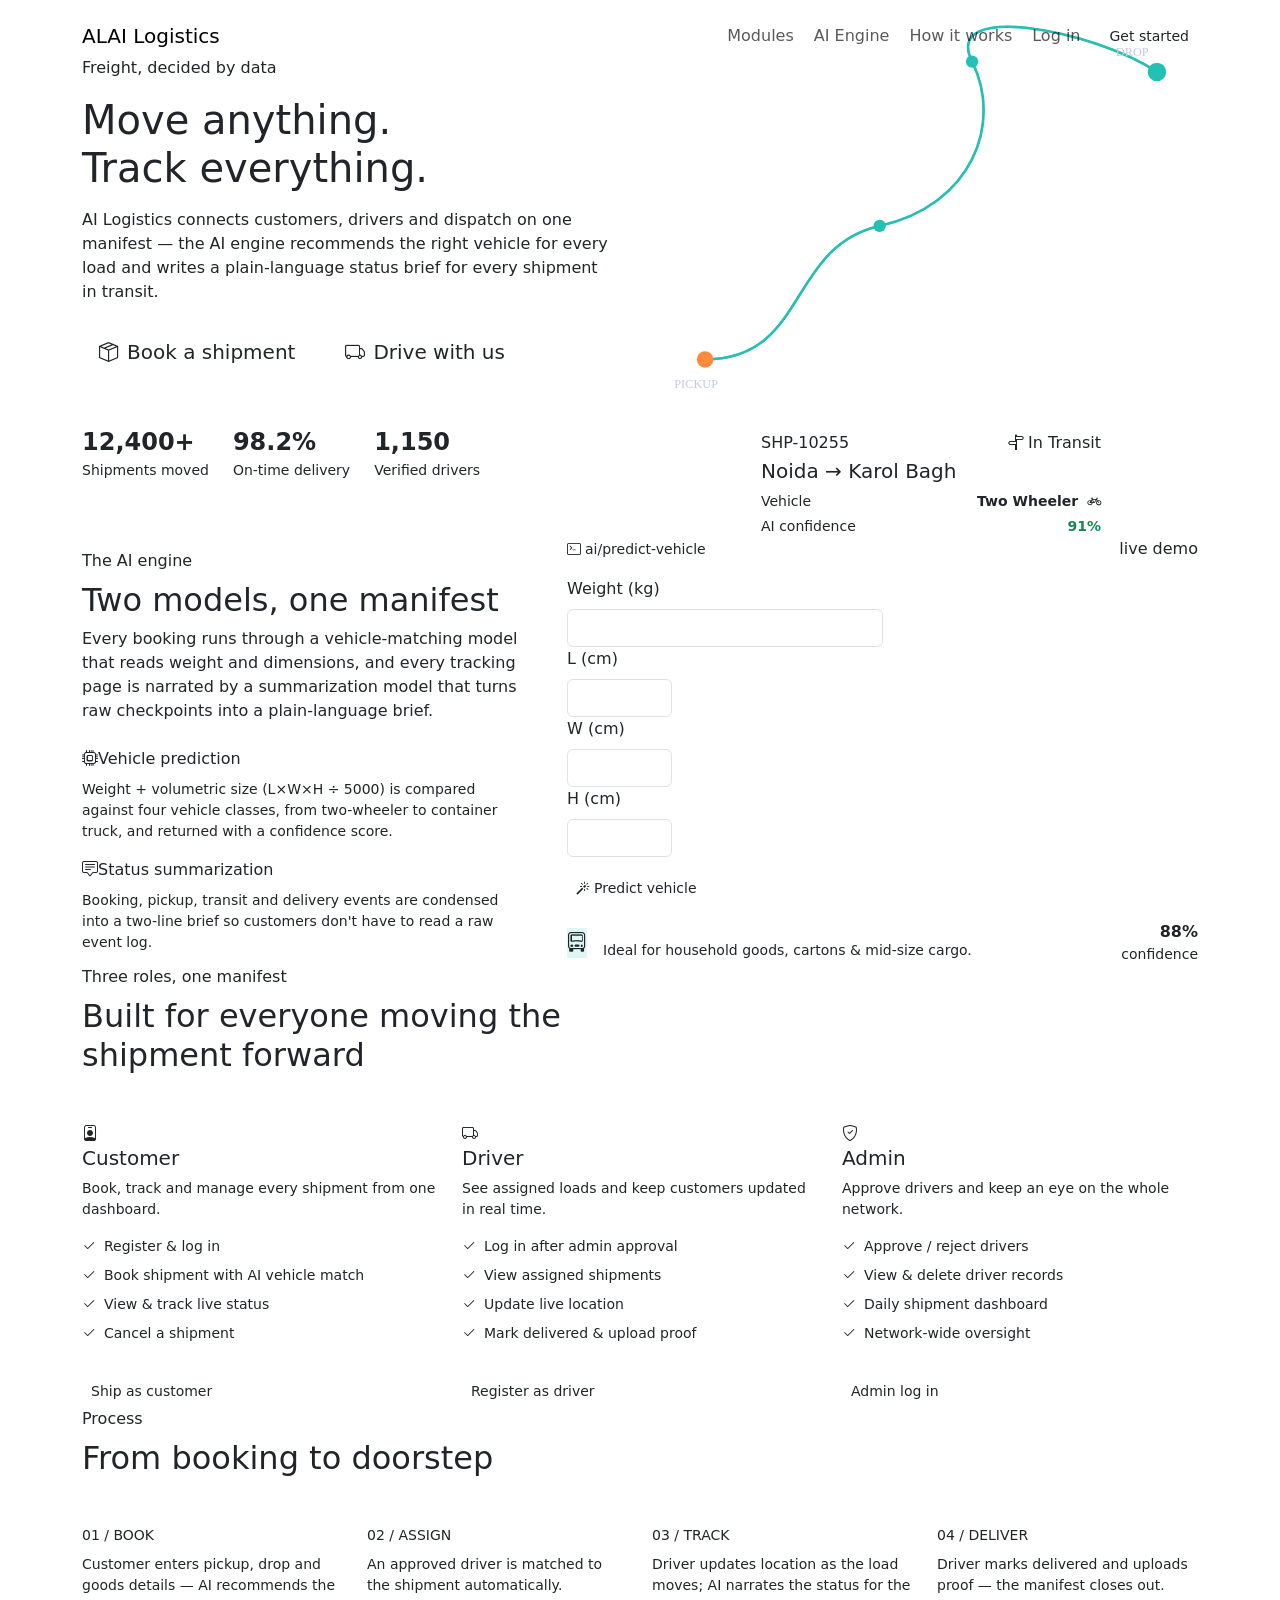
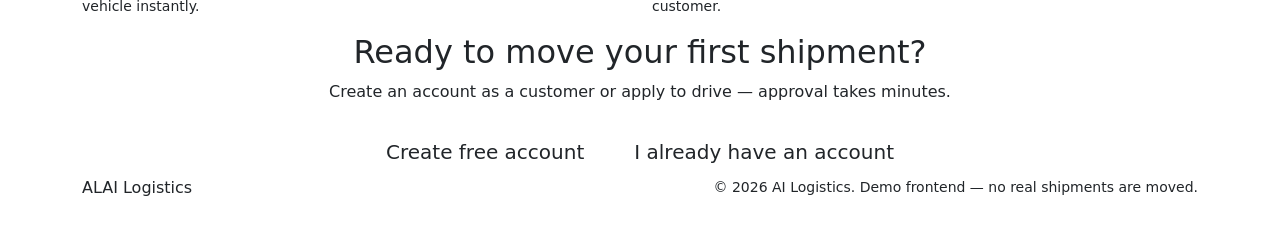
==== src/main/resources/templates/index.html @ 47095e09 "Initial commit" ====
<!doctype html>
<html lang="en">
<head>
<meta charset="UTF-8">
<title>AI Logistics — Ship smarter, track everything</title>
<meta name="viewport" content="width=device-width, initial-scale=1">
<link rel="stylesheet" href="https://cdn.jsdelivr.net/npm/bootstrap@5.3.3/dist/css/bootstrap.min.css">
<link rel="stylesheet" href="https://cdn.jsdelivr.net/npm/bootstrap-icons@1.11.3/font/bootstrap-icons.css">
<link rel="stylesheet" href="assets/css/style.css">
</head>
<body>

<!-- NAVBAR -->
<nav class="navbar navbar-expand-lg navbar-manifest fixed-top py-3">
  <div class="container">
    <a class="navbar-brand" href="/"><span class="brand-mark">AL</span>AI Logistics</a>
    <button class="navbar-toggler border-0 text-light" type="button" data-bs-toggle="collapse" data-bs-target="#navMain">
      <i class="bi bi-list fs-2 text-light"></i>
    </button>
    <div class="collapse navbar-collapse" id="navMain">
      <ul class="navbar-nav ms-auto align-items-lg-center gap-lg-1">
        <li class="nav-item"><a class="nav-link" href="#modules">Modules</a></li>
        <li class="nav-item"><a class="nav-link" href="#ai">AI Engine</a></li>
        <li class="nav-item"><a class="nav-link" href="#how">How it works</a></li>
        <li class="nav-item"><a class="nav-link" href="login.html">Log in</a></li>
        <li class="nav-item ms-lg-2 mt-2 mt-lg-0"><a class="btn btn-amber btn-sm" href="login">Get started</a></li>
      </ul>
    </div>
  </div>
</nav>

<!-- HERO -->
<header class="hero-section">
  <div class="container">
    <div class="row align-items-center g-5">
      <div class="col-lg-6">
        <span class="hero-eyebrow">Freight, decided by data</span>
        <h1 class="hero-title mt-3">Move anything.<br><span class="accent">Track</span> everything.</h1>
        <p class="hero-sub mt-3">AI Logistics connects customers, drivers and dispatch on one manifest — the AI engine recommends the right vehicle for every load and writes a plain-language status brief for every shipment in transit.</p>
        <div class="d-flex flex-wrap gap-3 mt-4">
          <a href="book-shipment" class="btn btn-amber btn-lg"><i class="bi bi-box-seam me-2"></i>Book a shipment</a>
          <a href="register?role=driver" class="btn btn-ghost-light btn-lg"><i class="bi bi-truck me-2"></i>Drive with us</a>
        </div>
        <div class="d-flex gap-4 mt-5 flex-wrap">
          <div><div class="fs-4 fw-bold display-font">12,400+</div><div class="text-muted-light small mono">Shipments moved</div></div>
          <div><div class="fs-4 fw-bold display-font">98.2%</div><div class="text-muted-light small mono">On-time delivery</div></div>
          <div><div class="fs-4 fw-bold display-font">1,150</div><div class="text-muted-light small mono">Verified drivers</div></div>
        </div>
      </div>
      <div class="col-lg-6">
        <svg viewBox="0 0 520 420" class="route-line" xmlns="http://www.w3.org/2000/svg">
          <path d="M40 350 C 140 350, 120 240, 210 220 S 330 120, 300 60 S 420 30, 480 70" fill="none" stroke="#28345580" stroke-width="2"/>
          <path class="dash" d="M40 350 C 140 350, 120 240, 210 220 S 330 120, 300 60 S 420 30, 480 70" fill="none" stroke="#22C1B4" stroke-width="2.5"/>
          <circle class="node" cx="40" cy="350" r="8" fill="#FF8A3D"/>
          <circle class="node" cx="210" cy="220" r="6" fill="#22C1B4"/>
          <circle class="node" cx="300" cy="60" r="6" fill="#22C1B4"/>
          <circle class="node" cx="480" cy="70" r="9" fill="#22C1B4"/>
          <text x="10" y="378" fill="#c3cadf" font-family="IBM Plex Mono" font-size="12">PICKUP</text>
          <text x="440" y="55" fill="#c3cadf" font-family="IBM Plex Mono" font-size="12">DROP</text>
        </svg>
        <div class="waybill mx-auto" style="max-width:340px;">
          <div class="d-flex justify-content-between align-items-start">
            <div><div class="tag-id">SHP-10255</div><h5 class="mt-1">Noida → Karol Bagh</h5></div>
            <span class="badge-status badge-transit"><i class="bi bi-signpost-split me-1"></i>In Transit</span>
          </div>
          <div class="stitch"></div>
          <div class="d-flex justify-content-between small">
            <span class="text-ink-soft">Vehicle</span><span class="fw-semibold">Two Wheeler <i class="bi bi-bicycle ms-1"></i></span>
          </div>
          <div class="d-flex justify-content-between small mt-1">
            <span class="text-ink-soft">AI confidence</span><span class="fw-semibold text-success">91%</span>
          </div>
        </div>
      </div>
    </div>
  </div>
</header>



<!-- AI ENGINE -->
<section class="section bg-navy-900" id="ai">
  <div class="container">
    <div class="row align-items-center g-5">
      <div class="col-lg-5">
        <span class="section-label">The AI engine</span>
        <h2 class="mt-2">Two models, one manifest</h2>
        <p class="text-muted-light">Every booking runs through a vehicle-matching model that reads weight and dimensions, and every tracking page is narrated by a summarization model that turns raw checkpoints into a plain-language brief.</p>
        <div class="ai-box mt-4">
          <span class="ai-tag"><i class="bi bi-cpu"></i>Vehicle prediction</span>
          <p class="small mt-2 mb-0">Weight + volumetric size (L×W×H ÷ 5000) is compared against four vehicle classes, from two-wheeler to container truck, and returned with a confidence score.</p>
        </div>
        <div class="ai-box mt-3">
          <span class="ai-tag"><i class="bi bi-chat-square-text"></i>Status summarization</span>
          <p class="small mt-2 mb-0">Booking, pickup, transit and delivery events are condensed into a two-line brief so customers don't have to read a raw event log.</p>
        </div>
      </div>
      <div class="col-lg-7">
        <div class="panel">
          <div class="d-flex justify-content-between align-items-center mb-3">
            <span class="mono text-teal small"><i class="bi bi-terminal me-1"></i>ai/predict-vehicle</span>
            <span class="chip">live demo</span>
          </div>
          <div class="row g-3">
          	<form action="PredictVehicle" method="get">
	            <div class="col-6"><label class="form-label">Weight (kg)</label><input id="demoWeight" name="weight" type="number" class="form-control" required></div>
	            <div class="col-2"><label class="form-label">L (cm)</label><input id="demoL" name="length" type="number" class="form-control" required></div>
	            <div class="col-2"><label class="form-label">W (cm)</label><input id="demoW" name="width" type="number" class="form-control" required></div>
	            <div class="col-2"><label class="form-label">H (cm)</label><input id="demoH" name="height" type="number" class="form-control" required></div>
      			<button class="btn btn-teal btn-sm mt-3" id="demoPredictBtn"><i class="bi bi-magic me-1"></i>Predict vehicle</button>
      		</form>
          </div>
          <div class="divider-dash my-3"></div>
          <div id="demoResult" class="d-flex align-items-center gap-3">
            <div class="stat-icon" style="background:rgba(34,193,180,.15); color:var(--teal);"><i class="bi bi-truck-front fs-5"></i></div>
            <div>
              <div class="fw-bold" id="demoVehicleName">
              	<p th:if="${result}" th:text="${result}"></p>
              </div>
              <div class="small text-muted-light" id="demoVehicleNote">Ideal for household goods, cartons &amp; mid-size cargo.</div>
            </div>
            <div class="ms-auto text-end">
              <div class="mono text-teal fw-bold" id="demoConfidence">88%</div>
              <div class="small text-muted-light">confidence</div>
            </div>
          </div>
        </div>
      </div>
    </div>
  </div>
</section>

<!-- MODULES -->
<section class="section" id="modules">
  <div class="container">
    <span class="section-label">Three roles, one manifest</span>
    <h2 class="mt-2 mb-5" style="max-width:600px;">Built for everyone moving the shipment forward</h2>
    <div class="row g-4">
      <div class="col-md-4">
        <div class="module-card">
          <div class="module-icon"><i class="bi bi-person-badge"></i></div>
          <h5 class="display-font">Customer</h5>
          <p class="text-muted-light small mb-3">Book, track and manage every shipment from one dashboard.</p>
          <ul class="list-unstyled small text-muted-light d-flex flex-column gap-2">
            <li><i class="bi bi-check2 text-teal me-2"></i>Register &amp; log in</li>
            <li><i class="bi bi-check2 text-teal me-2"></i>Book shipment with AI vehicle match</li>
            <li><i class="bi bi-check2 text-teal me-2"></i>View &amp; track live status</li>
            <li><i class="bi bi-check2 text-teal me-2"></i>Cancel a shipment</li>
          </ul>
          <a href="book-shipment" class="btn btn-outline-amber btn-sm mt-3">Ship as customer</a>
        </div>
      </div>
      <div class="col-md-4">
        <div class="module-card">
          <div class="module-icon"><i class="bi bi-truck"></i></div>
          <h5 class="display-font">Driver</h5>
          <p class="text-muted-light small mb-3">See assigned loads and keep customers updated in real time.</p>
          <ul class="list-unstyled small text-muted-light d-flex flex-column gap-2">
            <li><i class="bi bi-check2 text-teal me-2"></i>Log in after admin approval</li>
            <li><i class="bi bi-check2 text-teal me-2"></i>View assigned shipments</li>
            <li><i class="bi bi-check2 text-teal me-2"></i>Update live location</li>
            <li><i class="bi bi-check2 text-teal me-2"></i>Mark delivered &amp; upload proof</li>
          </ul>
          <a href="register?role=driver" class="btn btn-outline-amber btn-sm mt-3">Register as driver</a>
        </div>
      </div>
      <div class="col-md-4">
        <div class="module-card">
          <div class="module-icon"><i class="bi bi-shield-check"></i></div>
          <h5 class="display-font">Admin</h5>
          <p class="text-muted-light small mb-3">Approve drivers and keep an eye on the whole network.</p>
          <ul class="list-unstyled small text-muted-light d-flex flex-column gap-2">
            <li><i class="bi bi-check2 text-teal me-2"></i>Approve / reject drivers</li>
            <li><i class="bi bi-check2 text-teal me-2"></i>View &amp; delete driver records</li>
            <li><i class="bi bi-check2 text-teal me-2"></i>Daily shipment dashboard</li>
            <li><i class="bi bi-check2 text-teal me-2"></i>Network-wide oversight</li>
          </ul>
          <a href="login?role=admin" class="btn btn-outline-amber btn-sm mt-3">Admin log in</a>
        </div>
      </div>
    </div>
  </div>
</section>


<!-- HOW IT WORKS -->
<section class="section" id="how">
  <div class="container">
    <span class="section-label">Process</span>
    <h2 class="mt-2 mb-5">From booking to doorstep</h2>
    <div class="row g-4">
      <div class="col-md-3 col-6">
        <div class="mono text-amber small mb-2">01 / BOOK</div>
        <p class="text-muted-light small">Customer enters pickup, drop and goods details — AI recommends the vehicle instantly.</p>
      </div>
      <div class="col-md-3 col-6">
        <div class="mono text-amber small mb-2">02 / ASSIGN</div>
        <p class="text-muted-light small">An approved driver is matched to the shipment automatically.</p>
      </div>
      <div class="col-md-3 col-6">
        <div class="mono text-amber small mb-2">03 / TRACK</div>
        <p class="text-muted-light small">Driver updates location as the load moves; AI narrates the status for the customer.</p>
      </div>
      <div class="col-md-3 col-6">
        <div class="mono text-amber small mb-2">04 / DELIVER</div>
        <p class="text-muted-light small">Driver marks delivered and uploads proof — the manifest closes out.</p>
      </div>
    </div>
  </div>
</section>

<!-- CTA -->
<section class="section bg-navy-900">
  <div class="container text-center">
    <h2>Ready to move your first shipment?</h2>
    <p class="text-muted-light mb-4">Create an account as a customer or apply to drive — approval takes minutes.</p>
    <div class="d-flex justify-content-center gap-3 flex-wrap">
      <a href="register" class="btn btn-amber btn-lg">Create free account</a>
      <a href="login" class="btn btn-ghost-light btn-lg">I already have an account</a>
    </div>
  </div>
</section>

<footer class="footer-manifest">
  <div class="container d-flex flex-wrap justify-content-between align-items-center gap-3">
    <a class="navbar-brand" href="index.html"><span class="brand-mark">AL</span>AI Logistics</a>
    <div class="small">© 2026 AI Logistics. Demo frontend — no real shipments are moved.</div>
  </div>
</footer>

<script src="https://cdn.jsdelivr.net/npm/bootstrap@5.3.3/dist/js/bootstrap.bundle.min.js"></script>
<script src="assets/js/store.js"></script>

<script src="assets/js/app.js"></script>

</body>
</html>
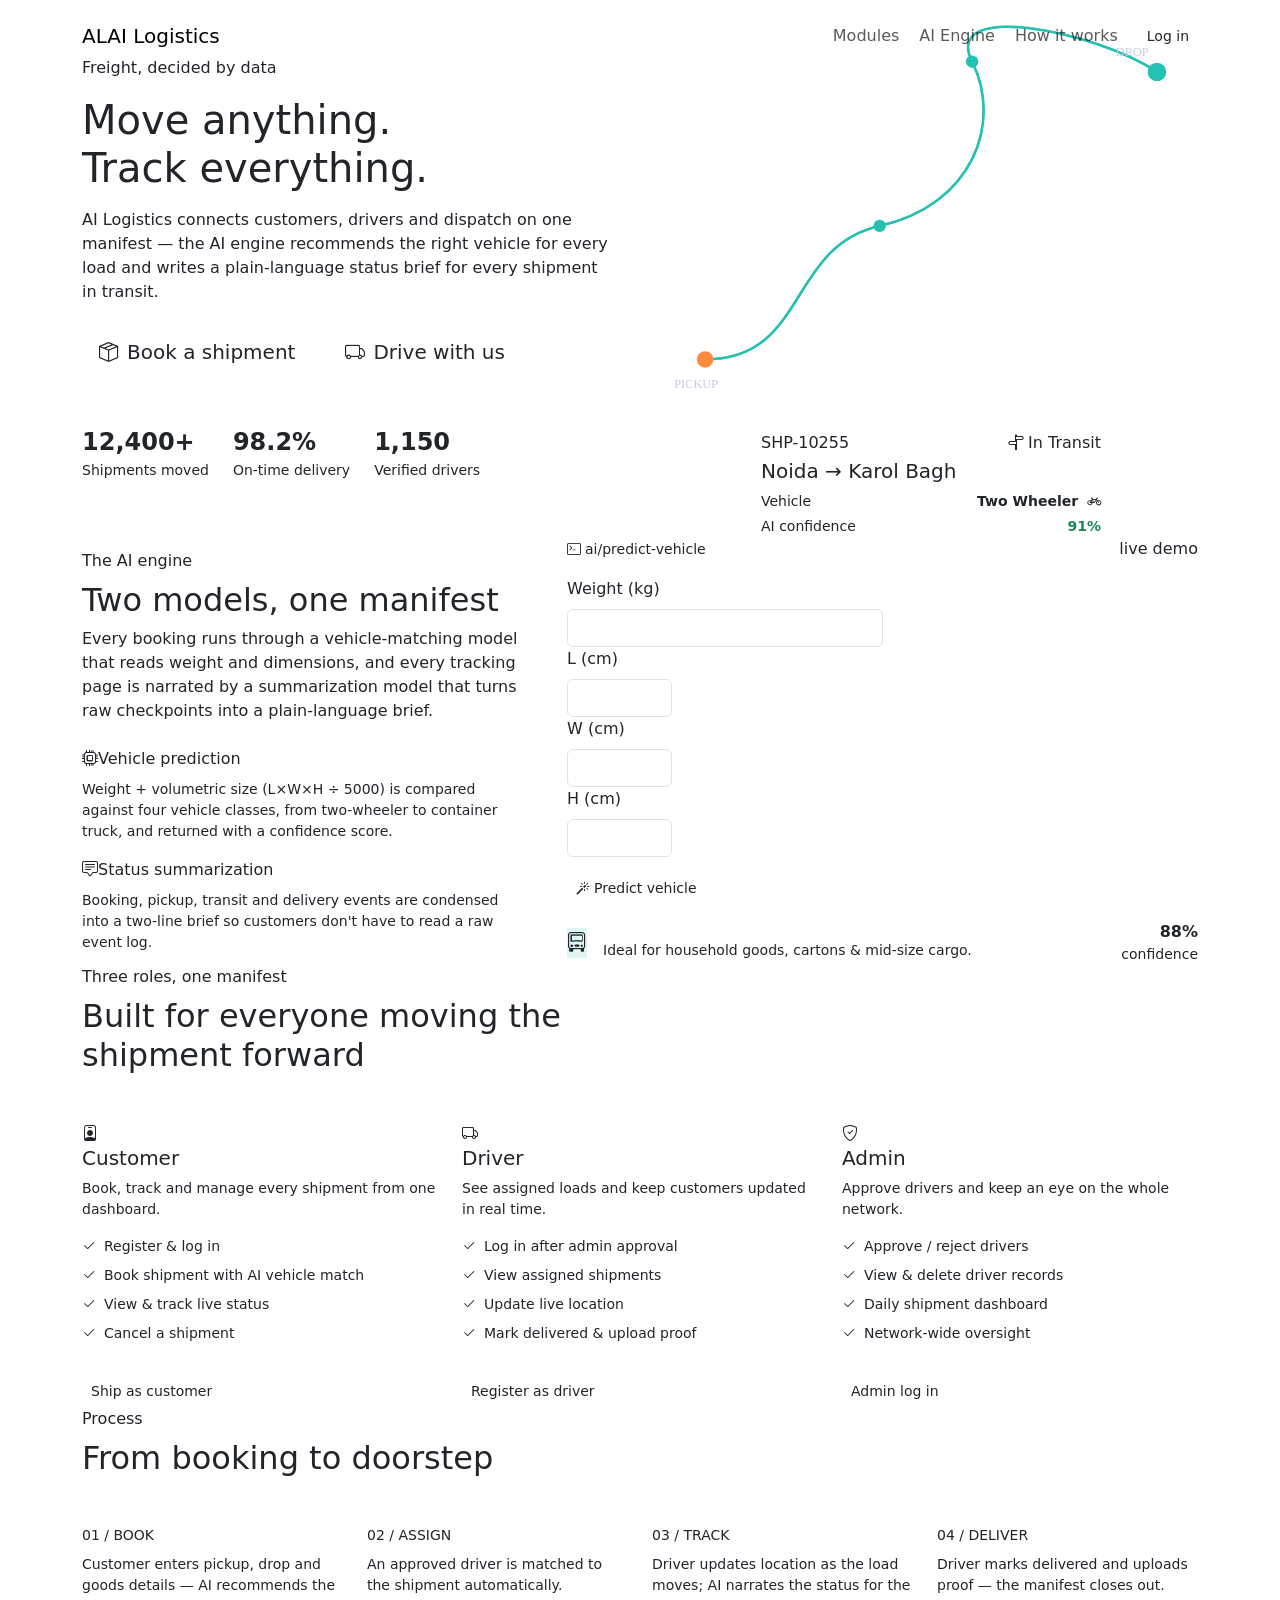
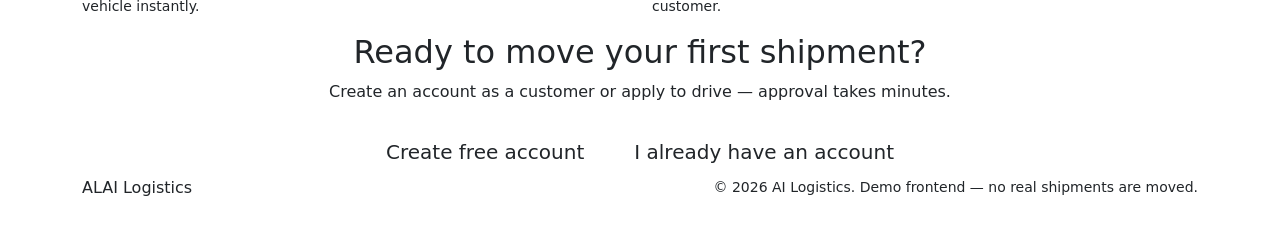
==== commit c232c8ce: "ai vehicle prediction done" ====
--- a/src/main/resources/templates/index.html
+++ b/src/main/resources/templates/index.html
@@ -22,8 +22,7 @@
         <li class="nav-item"><a class="nav-link" href="#modules">Modules</a></li>
         <li class="nav-item"><a class="nav-link" href="#ai">AI Engine</a></li>
         <li class="nav-item"><a class="nav-link" href="#how">How it works</a></li>
-        <li class="nav-item"><a class="nav-link" href="login.html">Log in</a></li>
-        <li class="nav-item ms-lg-2 mt-2 mt-lg-0"><a class="btn btn-amber btn-sm" href="login">Get started</a></li>
+        <li class="nav-item ms-lg-2 mt-2 mt-lg-0"><a class="btn btn-amber btn-sm" href="login">Log in</a></li>
       </ul>
     </div>
   </div>
